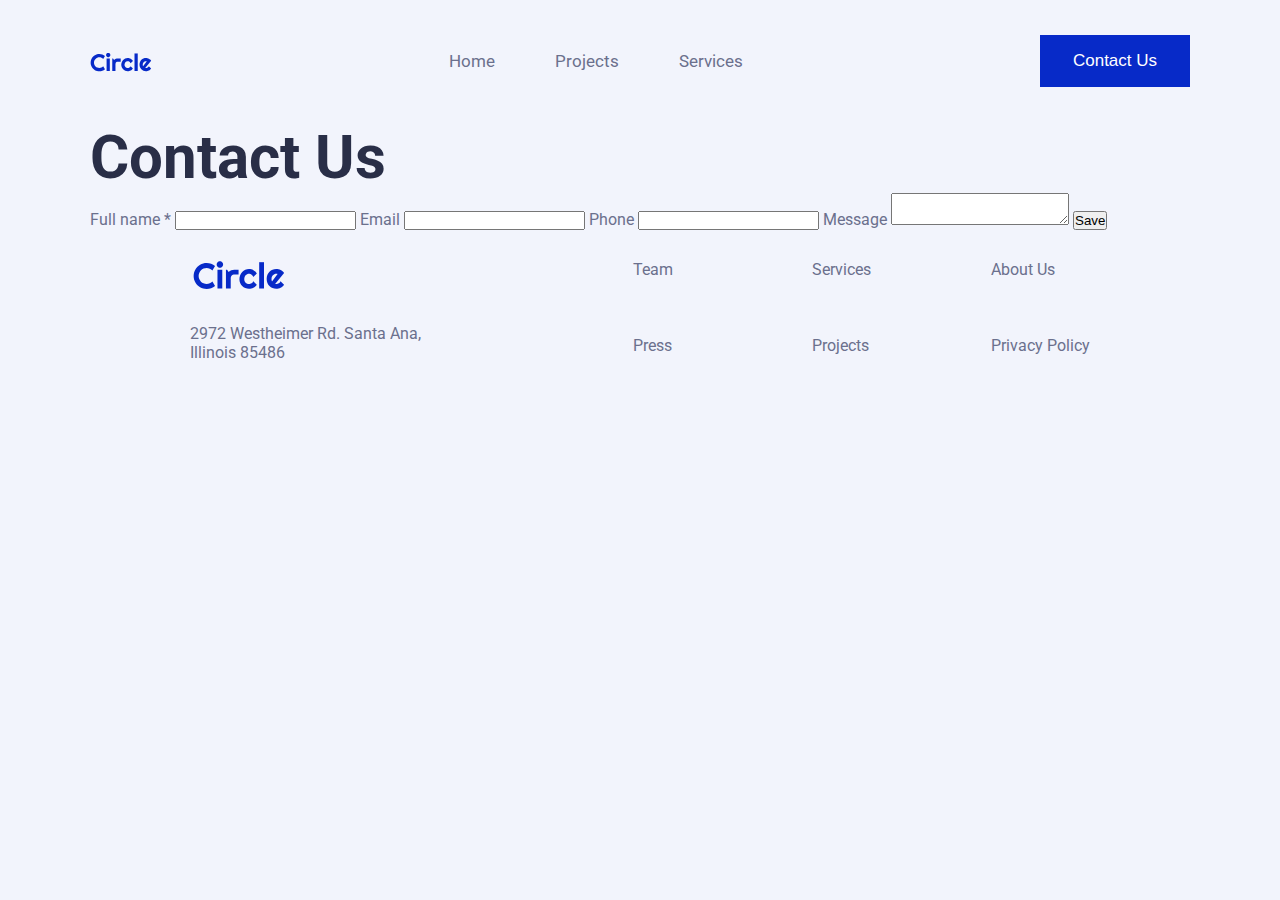
==== contact-us-page/contact.html @ 9b3dea95 "new project page" ====
<!DOCTYPE html>
<html lang="en">
    <head>
        <meta charset="utf-8" />
        <meta name="viewport" content="width=device-width" />
        <link rel="stylesheet" href="/contact-us-page/contact.css" />
        <title>Circle</title>
    </head>
    <body>
        <header class="section">
            <div class="nav-bar content">
                <a href="/index.html"><img alt="circle logo" src="/img/logos/circle.svg"> </a>
                <ul>
                    <li><a href="/index.html">Home</a></li>
                    <li><a href="">Projects</a></li>
                    <li><a href="">Services</a></li>
                </ul>
                <button class="contact-us-button">Contact Us</button>
            </div>
        </header>

        <section class="section">
            <div class="content">
                <h1>Contact Us</h1>
                <form>
                    <label for="name" placeholder="Enter your full name">Full name *</label>
                    <input id="name" type="text" />
                    <label for="email" placeholder="Enter your email address">Email</label>
                    <input id="email" type="email" />
                    <label for="phone" placeholder="Enter your phone number">Phone</label>
                    <input id="phone" type="tel" />
                    <label for="message" placeholder="Write your message here ....">Message</label>
                    <textarea id="message"></textarea>
                    <button type="submit">Save</button>
                </form>
            </div>
        </section>

        <footer class="section">
            <div class="conten footer">
                <div class="circle-direction">
                    <a href="/index.html"><img alt="circle-logo" src="/img/logos/circle.svg"> </a>
                    <p>2972 Westheimer Rd. Santa Ana, Illinois 85486</p>
                </div>
                <ul>
                    <li><a href="">Team</a></li>
                    <li><a href="">Services</a></li>
                    <li><a href="">About Us</a></li>
                    <li><a href="">Press</a></li>
                    <li><a href="">Projects</a></li>
                    <li><a href="">Privacy Policy</a></li>
                </ul>
            </div>
        </footer>

    </body>
</html>
---- contact-us-page/contact.css ----
@import url('https://fonts.googleapis.com/css2?family=Roboto:ital,wght@0,100;0,300;0,400;0,500;0,700;0,900;1,100;1,300;1,400;1,500;1,700;1,900&display=swap');

* {
    margin: 0;
    padding: 0;
    box-sizing: border-box;
}

body {
    background-color: #F2F4FC;
    font-family: 'Roboto';
    color: #6B708D;
}

h1 {
    font-size: 60px;
    color: #292E47;
    font-weight: bold;
}

.section {
    padding: 0 20px;
}

.content {
    max-width: 1100px;
    margin: 0 auto;
}

.nav-bar {
    height: 122px;
    display: flex;
    justify-content: space-between;
    align-items: center;
}

.nav-bar a {
    height: 18px;
}

.nav-bar ul {
    display: flex;
    font-size: 17px;
    list-style-type: none;
}

.nav-bar ul li {
    margin: 0 30px;
}

.nav-bar ul a {
    text-decoration: none;
    color: #6B708D; 
}

/* falta hoover en azul 072AC8 */

.contact-us-button {
    width: 150px;
    height: 52px;
    background-color: #072AC8;
    color: #FFFFFF;
    font-size: 17px;
    line-height: 130%;
    font-weight: 500;
    border: none;
}

.footer {
    display: flex;
    justify-content: space-between;
    margin: 30px 170px 100px 170px; 
}

.circle-direction {
    display: flex;
    justify-content: flex-start;
    flex-direction: column;
}

.circle-direction img {
    width: 98.38px;
    height: 30px;
    margin-bottom: 30px;
}

.circle-direction p {
    width: 250px;
}

.footer ul {
    display: grid;
    grid-template-columns: 2fr 2fr 2fr;
    grid-column-gap: 80px;
    grid-row-gap: 50px;

}

.footer ul li {
    list-style: none;
}

.footer ul a {
    text-decoration: none;
    color: #6B708D;
}


@media (max-width: 1025px) {
    h1 {
        font-size: 40px;
    }

    .footer {
        margin: 30px 60px 100px 60px; 
    }

    .circle-direction img {
        width: 80px;
        height: 25px;
        margin-bottom: 10px;
    }

    .circle-direction p {
        width: 170px;
    }

    .footer ul {
        grid-column-gap: 30px;
        grid-row-gap: 50px;
    }

}

@media (max-width: 769px) {
    
    h1 {
        font-size: 40px;
        text-align: center;
    }

    .nav-bar {
        height: 80px;
    }

    .nav-bar .contact-us-button {
        display: none;
    }

    .nav-bar img {
        width: 70px;
    }

    .nav-bar ul {
        display: none;
    }

    .footer {
        margin: 10px 20px 100px 20px; 
    }

    .circle-direction p {
        width: 120px;
        font-size: 14px;
    }

    .circle-direction img {
        width: 60px;
    }

    .footer ul {
        display: grid;
        grid-template-columns: 3fr 3fr;
        grid-column-gap: 0px;
        grid-row-gap: 10px;
    
    }
}


@media (max-width: 480px) {
    .contact-us-button {
        width: 120px;
        font-size: 16px;
    }

    .footer {
        display: flex;
        justify-content: center;
        align-items: center;
        flex-direction: column;
    }

    .circle-direction {
        display: flex;
        justify-content: center;
        align-items: center;
        margin-bottom: 30px;
    }

    .circle-direction p {
        width: 200px;
        font-size: 14px;
        text-align: center;
        margin-bottom: 20px;
    }

    .circle-direction img {
        width: 100px;
        margin-bottom: 20px;
    }

}
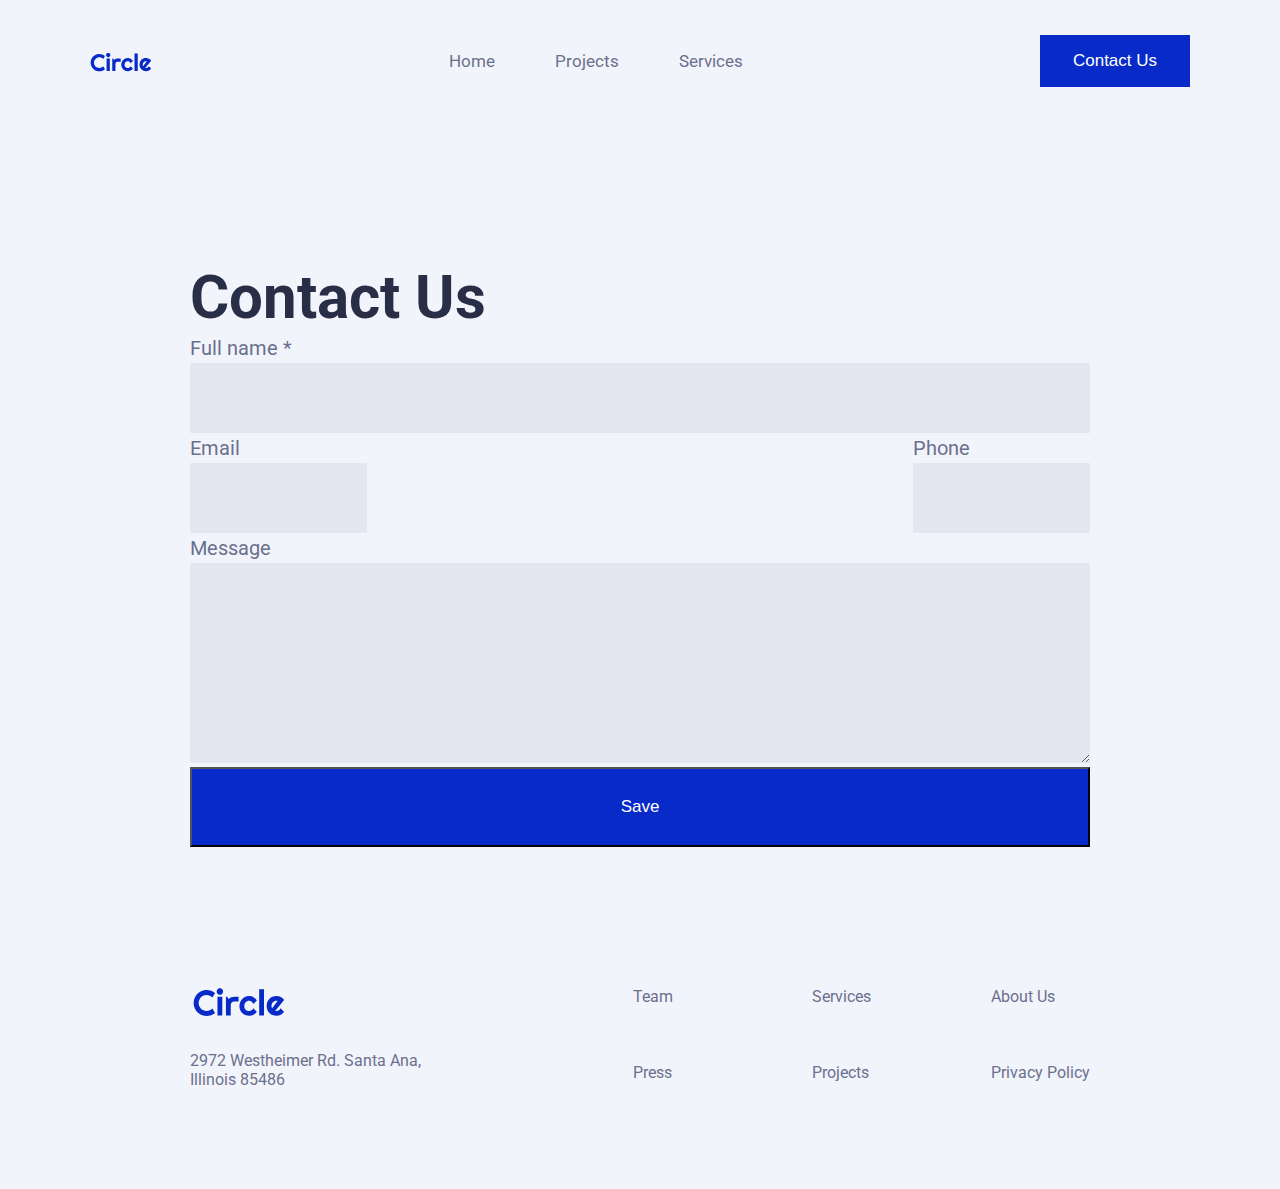
==== commit e84bddfe: "changes contact page" ====
--- a/contact-us-page/contact.html
+++ b/contact-us-page/contact.html
@@ -20,18 +20,28 @@
         </header>
 
         <section class="section">
-            <div class="content">
+            <div class="content contact-us-section">
                 <h1>Contact Us</h1>
-                <form>
-                    <label for="name" placeholder="Enter your full name">Full name *</label>
-                    <input id="name" type="text" />
-                    <label for="email" placeholder="Enter your email address">Email</label>
-                    <input id="email" type="email" />
-                    <label for="phone" placeholder="Enter your phone number">Phone</label>
-                    <input id="phone" type="tel" />
-                    <label for="message" placeholder="Write your message here ....">Message</label>
-                    <textarea id="message"></textarea>
-                    <button type="submit">Save</button>
+                <form class="contact-us-form">
+                    <div>
+                        <label for="name" placeholder="Enter your full name">Full name *</label>
+                        <input id="name" type="text" />
+                    </div>
+                    <div class="email-phone-section">
+                        <div>                        
+                            <label for="email" placeholder="Enter your email address">Email</label>
+                            <input id="email" type="email" />
+                        </div>
+                        <div>
+                            <label for="phone" placeholder="Enter your phone number">Phone</label>
+                            <input id="phone" type="tel" />
+                        </div>
+                    </div>
+                    <div>
+                        <label for="message" placeholder="Write your message here ....">Message</label>
+                        <textarea id="message"></textarea>
+                    </div>
+                    <button type="submit" class="submit-button">Save</button>
                 </form>
             </div>
         </section>
--- a/contact-us-page/contact.css
+++ b/contact-us-page/contact.css
@@ -64,6 +64,79 @@
     line-height: 130%;
     font-weight: 500;
     border: none;
+}
+
+.contact-us-button a {
+    text-decoration: none;
+    color: #FFFFFF;
+}
+
+.contact-us-section {
+    margin: 140px 170px;
+    display: flex;
+    flex-direction: column;
+}
+
+.contact-us-form label {
+    font-weight: 400;
+    font-size: 20px;
+    line-height: 150%;
+    color: #6B708D;
+}
+
+.contact-us-form div input::placeholder {
+    font-weight: 400;
+    font-size: 17px;
+    line-height: 150%;
+    color: #6B708D;
+}
+
+#name {
+    width: 100%;
+    height: 70px;
+    background-color: rgba(107, 112, 141, 0.1);
+    border: none;
+}
+
+#email {
+    height: 70px;
+    background-color: rgba(107, 112, 141, 0.1);
+    border: none;
+    display: flex;
+    flex-direction: column;
+}
+
+#phone {
+    height: 70px;
+    background-color: rgba(107, 112, 141, 0.1);
+    border: none;
+    display: flex;
+    flex-direction: column;
+}
+
+.email-phone-section {
+    display: flex;
+    justify-content: space-between;
+}
+
+#message {
+    height: 200px;
+    background-color: rgba(107, 112, 141, 0.1);
+    border: none;
+    width: 100%;
+}
+
+.submit-button {
+    width: 100%;
+    height: 80px;
+    left: 0px;
+    top: 580px;
+    background: #072AC8;
+    font-weight: 500;
+    font-size: 17px;
+    line-height: 130%;
+    text-align: center;
+    color: #FFFFFF;
 }
 
 .footer {
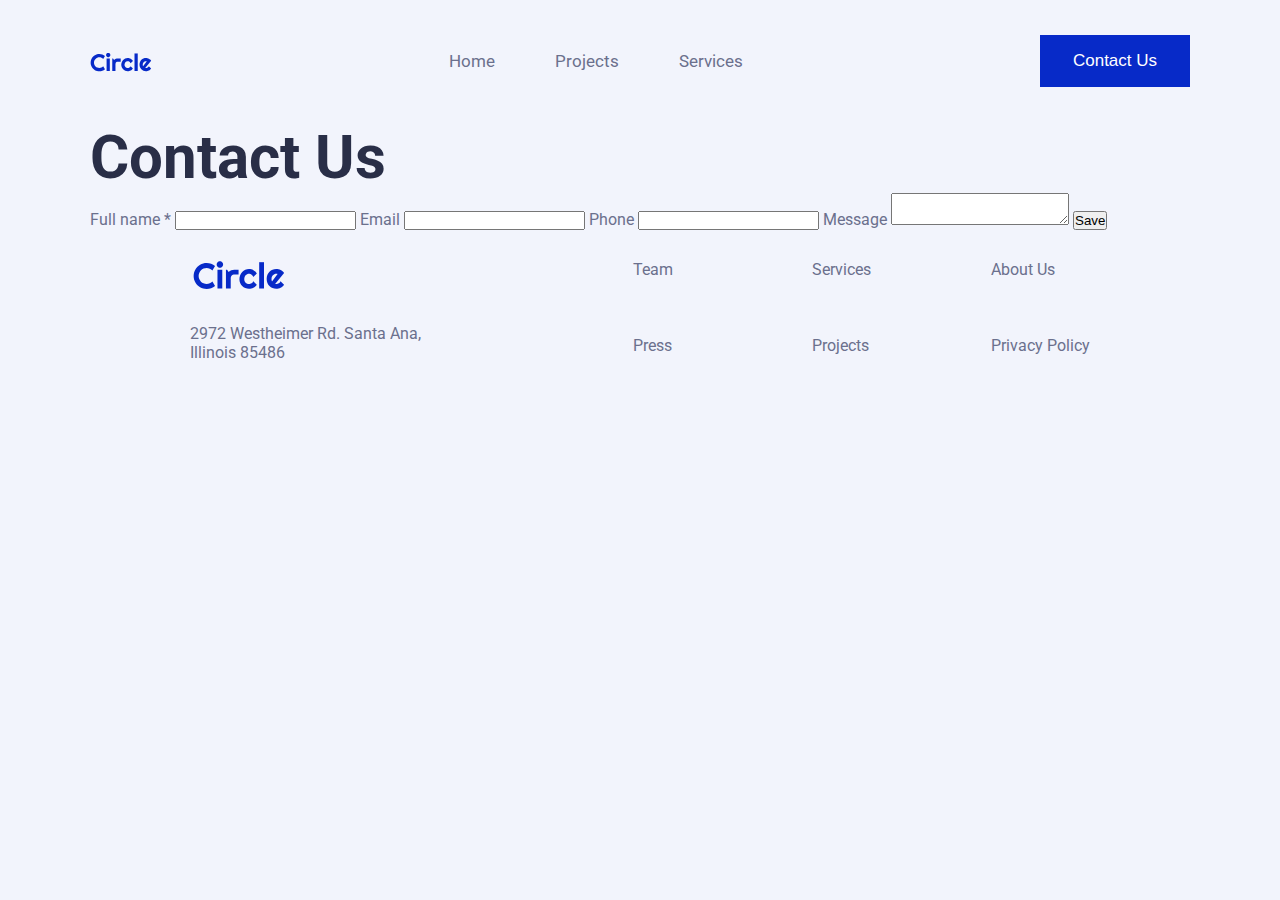
==== commit 902e3612: "Merge pull request #3 from Ksenialit/projects" ====
--- a/contact-us-page/contact.html
+++ b/contact-us-page/contact.html
@@ -20,28 +20,18 @@
         </header>
 
         <section class="section">
-            <div class="content contact-us-section">
+            <div class="content">
                 <h1>Contact Us</h1>
-                <form class="contact-us-form">
-                    <div>
-                        <label for="name" placeholder="Enter your full name">Full name *</label>
-                        <input id="name" type="text" />
-                    </div>
-                    <div class="email-phone-section">
-                        <div>                        
-                            <label for="email" placeholder="Enter your email address">Email</label>
-                            <input id="email" type="email" />
-                        </div>
-                        <div>
-                            <label for="phone" placeholder="Enter your phone number">Phone</label>
-                            <input id="phone" type="tel" />
-                        </div>
-                    </div>
-                    <div>
-                        <label for="message" placeholder="Write your message here ....">Message</label>
-                        <textarea id="message"></textarea>
-                    </div>
-                    <button type="submit" class="submit-button">Save</button>
+                <form>
+                    <label for="name" placeholder="Enter your full name">Full name *</label>
+                    <input id="name" type="text" />
+                    <label for="email" placeholder="Enter your email address">Email</label>
+                    <input id="email" type="email" />
+                    <label for="phone" placeholder="Enter your phone number">Phone</label>
+                    <input id="phone" type="tel" />
+                    <label for="message" placeholder="Write your message here ....">Message</label>
+                    <textarea id="message"></textarea>
+                    <button type="submit">Save</button>
                 </form>
             </div>
         </section>
--- a/contact-us-page/contact.css
+++ b/contact-us-page/contact.css
@@ -66,79 +66,6 @@
     border: none;
 }
 
-.contact-us-button a {
-    text-decoration: none;
-    color: #FFFFFF;
-}
-
-.contact-us-section {
-    margin: 140px 170px;
-    display: flex;
-    flex-direction: column;
-}
-
-.contact-us-form label {
-    font-weight: 400;
-    font-size: 20px;
-    line-height: 150%;
-    color: #6B708D;
-}
-
-.contact-us-form div input::placeholder {
-    font-weight: 400;
-    font-size: 17px;
-    line-height: 150%;
-    color: #6B708D;
-}
-
-#name {
-    width: 100%;
-    height: 70px;
-    background-color: rgba(107, 112, 141, 0.1);
-    border: none;
-}
-
-#email {
-    height: 70px;
-    background-color: rgba(107, 112, 141, 0.1);
-    border: none;
-    display: flex;
-    flex-direction: column;
-}
-
-#phone {
-    height: 70px;
-    background-color: rgba(107, 112, 141, 0.1);
-    border: none;
-    display: flex;
-    flex-direction: column;
-}
-
-.email-phone-section {
-    display: flex;
-    justify-content: space-between;
-}
-
-#message {
-    height: 200px;
-    background-color: rgba(107, 112, 141, 0.1);
-    border: none;
-    width: 100%;
-}
-
-.submit-button {
-    width: 100%;
-    height: 80px;
-    left: 0px;
-    top: 580px;
-    background: #072AC8;
-    font-weight: 500;
-    font-size: 17px;
-    line-height: 130%;
-    text-align: center;
-    color: #FFFFFF;
-}
-
 .footer {
     display: flex;
     justify-content: space-between;
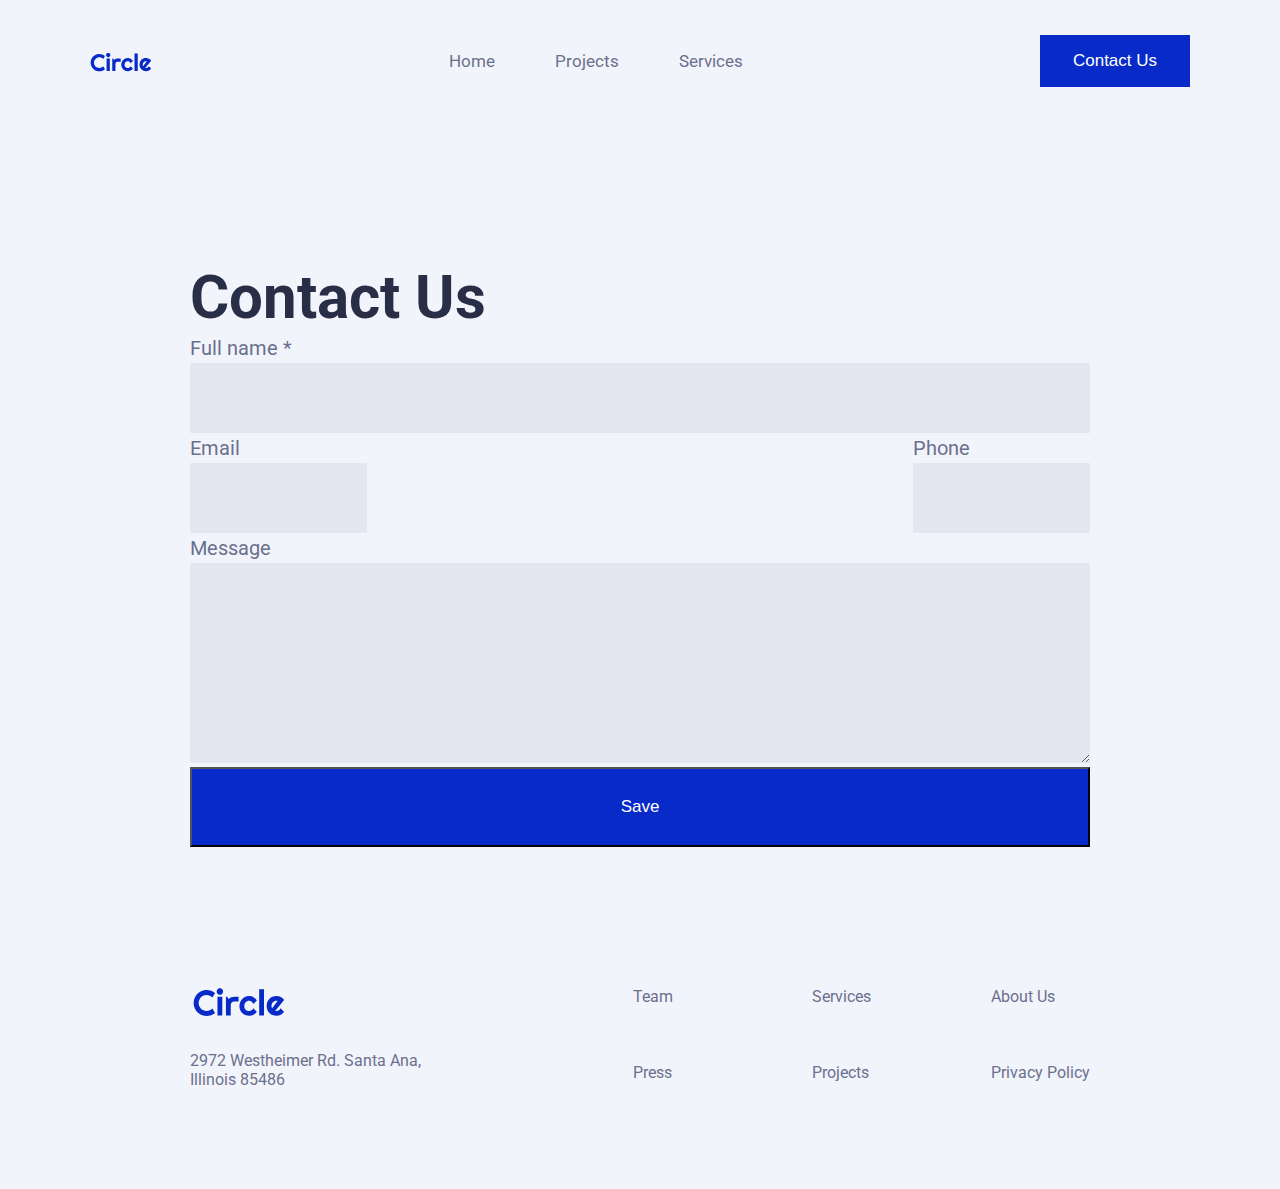
==== commit e2d6fc51: "Merge pull request #5 from Ksenialit/projects" ====
--- a/contact-us-page/contact.html
+++ b/contact-us-page/contact.html
@@ -20,18 +20,28 @@
         </header>
 
         <section class="section">
-            <div class="content">
+            <div class="content contact-us-section">
                 <h1>Contact Us</h1>
-                <form>
-                    <label for="name" placeholder="Enter your full name">Full name *</label>
-                    <input id="name" type="text" />
-                    <label for="email" placeholder="Enter your email address">Email</label>
-                    <input id="email" type="email" />
-                    <label for="phone" placeholder="Enter your phone number">Phone</label>
-                    <input id="phone" type="tel" />
-                    <label for="message" placeholder="Write your message here ....">Message</label>
-                    <textarea id="message"></textarea>
-                    <button type="submit">Save</button>
+                <form class="contact-us-form">
+                    <div>
+                        <label for="name" placeholder="Enter your full name">Full name *</label>
+                        <input id="name" type="text" />
+                    </div>
+                    <div class="email-phone-section">
+                        <div>                        
+                            <label for="email" placeholder="Enter your email address">Email</label>
+                            <input id="email" type="email" />
+                        </div>
+                        <div>
+                            <label for="phone" placeholder="Enter your phone number">Phone</label>
+                            <input id="phone" type="tel" />
+                        </div>
+                    </div>
+                    <div>
+                        <label for="message" placeholder="Write your message here ....">Message</label>
+                        <textarea id="message"></textarea>
+                    </div>
+                    <button type="submit" class="submit-button">Save</button>
                 </form>
             </div>
         </section>
--- a/contact-us-page/contact.css
+++ b/contact-us-page/contact.css
@@ -64,6 +64,79 @@
     line-height: 130%;
     font-weight: 500;
     border: none;
+}
+
+.contact-us-button a {
+    text-decoration: none;
+    color: #FFFFFF;
+}
+
+.contact-us-section {
+    margin: 140px 170px;
+    display: flex;
+    flex-direction: column;
+}
+
+.contact-us-form label {
+    font-weight: 400;
+    font-size: 20px;
+    line-height: 150%;
+    color: #6B708D;
+}
+
+.contact-us-form div input::placeholder {
+    font-weight: 400;
+    font-size: 17px;
+    line-height: 150%;
+    color: #6B708D;
+}
+
+#name {
+    width: 100%;
+    height: 70px;
+    background-color: rgba(107, 112, 141, 0.1);
+    border: none;
+}
+
+#email {
+    height: 70px;
+    background-color: rgba(107, 112, 141, 0.1);
+    border: none;
+    display: flex;
+    flex-direction: column;
+}
+
+#phone {
+    height: 70px;
+    background-color: rgba(107, 112, 141, 0.1);
+    border: none;
+    display: flex;
+    flex-direction: column;
+}
+
+.email-phone-section {
+    display: flex;
+    justify-content: space-between;
+}
+
+#message {
+    height: 200px;
+    background-color: rgba(107, 112, 141, 0.1);
+    border: none;
+    width: 100%;
+}
+
+.submit-button {
+    width: 100%;
+    height: 80px;
+    left: 0px;
+    top: 580px;
+    background: #072AC8;
+    font-weight: 500;
+    font-size: 17px;
+    line-height: 130%;
+    text-align: center;
+    color: #FFFFFF;
 }
 
 .footer {
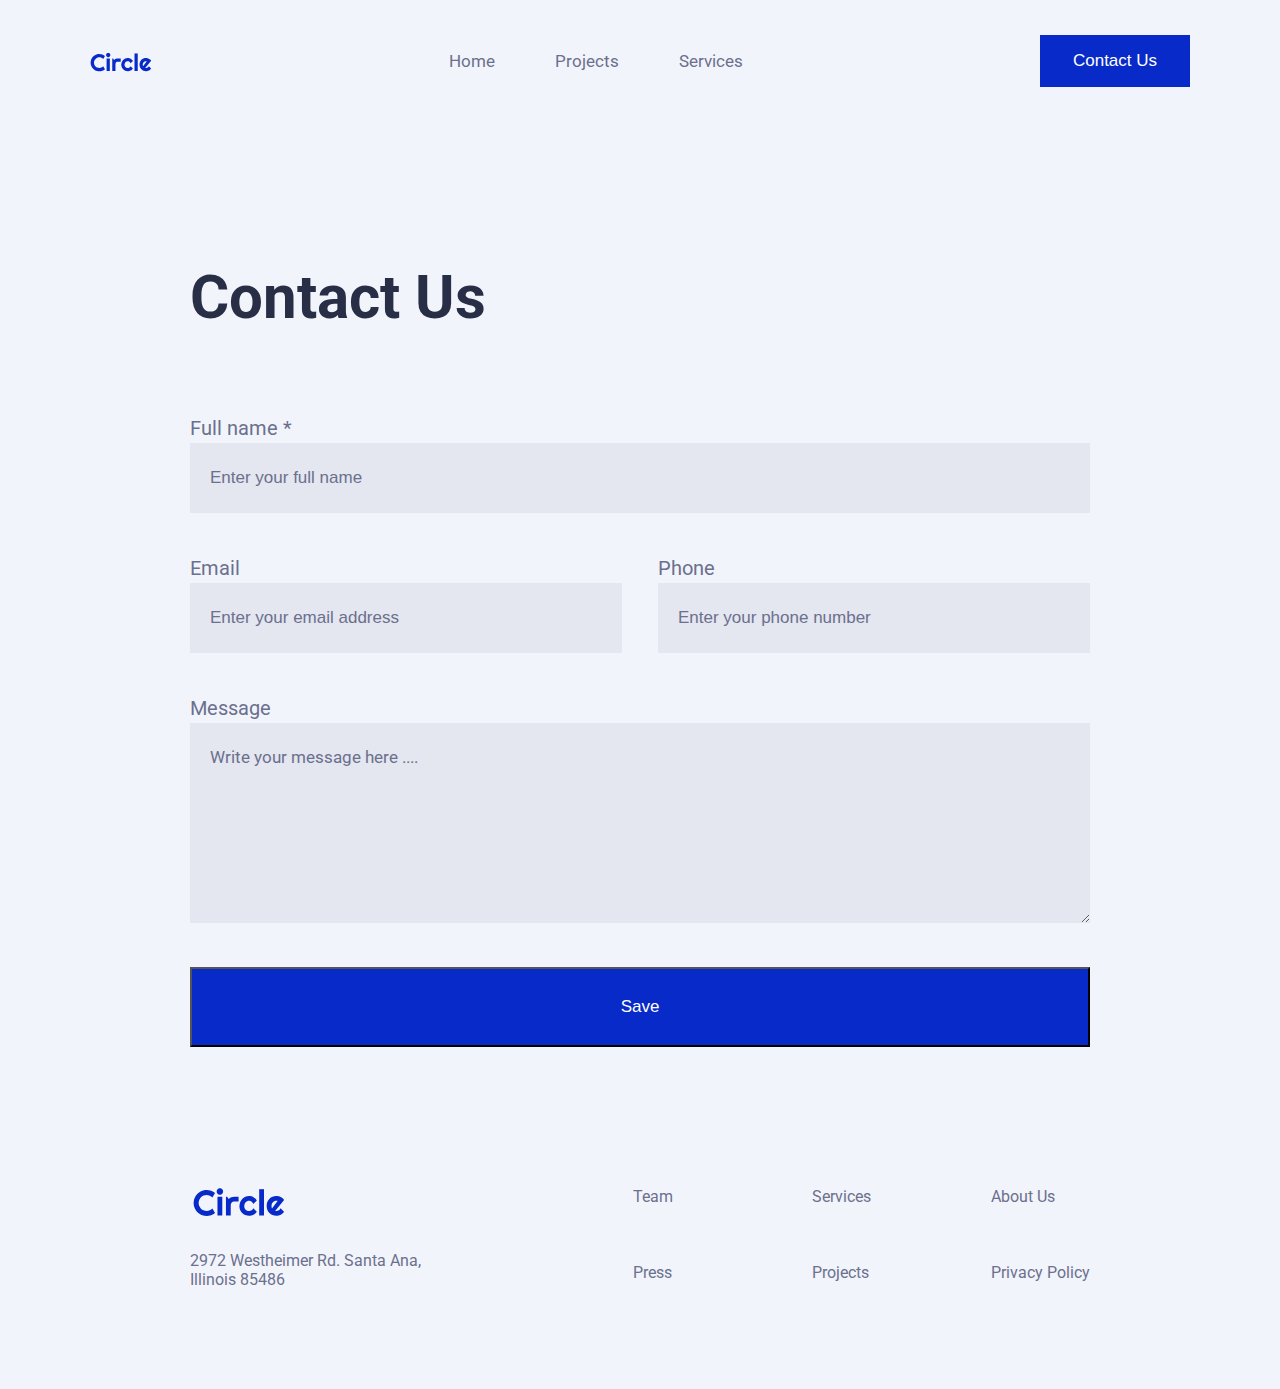
==== commit e9e204f5: "nav bar" ====
--- a/contact-us-page/contact.html
+++ b/contact-us-page/contact.html
@@ -10,12 +10,16 @@
         <header class="section">
             <div class="nav-bar content">
                 <a href="/index.html"><img alt="circle logo" src="/img/logos/circle.svg"> </a>
-                <ul>
-                    <li><a href="/index.html">Home</a></li>
-                    <li><a href="">Projects</a></li>
-                    <li><a href="">Services</a></li>
-                </ul>
-                <button class="contact-us-button">Contact Us</button>
+                <button class="button-open" id="open"><img src="/img/Hamburger_icon.svg.png"></button>
+                <div class="nav" id="nav">
+                    <button class="button-close" id="close"><img src="/img/menu-icon-white-png-5.jpg"></button>
+                    <ul>
+                        <li><a href="/index.html">Home</a></li>
+                        <li><a href="">Projects</a></li>
+                        <li><a href="">Services</a></li>
+                    </ul>
+                </div>
+                <button class="contact-us-button"><a href="/contact-us-page/contact.html">Contact Us</a></button>
             </div>
         </header>
 
@@ -24,22 +28,22 @@
                 <h1>Contact Us</h1>
                 <form class="contact-us-form">
                     <div>
-                        <label for="name" placeholder="Enter your full name">Full name *</label>
-                        <input id="name" type="text" />
+                        <label for="name">Full name *</label>
+                        <input id="name" type="text"  placeholder="Enter your full name" />
                     </div>
                     <div class="email-phone-section">
                         <div>                        
-                            <label for="email" placeholder="Enter your email address">Email</label>
-                            <input id="email" type="email" />
+                            <label for="email">Email</label>
+                            <input id="email" type="email" placeholder="Enter your email address" />
                         </div>
                         <div>
-                            <label for="phone" placeholder="Enter your phone number">Phone</label>
-                            <input id="phone" type="tel" />
+                            <label for="phone">Phone</label>
+                            <input id="phone" type="tel" placeholder="Enter your phone number"/>
                         </div>
                     </div>
                     <div>
-                        <label for="message" placeholder="Write your message here ....">Message</label>
-                        <textarea id="message"></textarea>
+                        <label for="message">Message</label>
+                        <textarea id="message" placeholder="Write your message here ...."></textarea>
                     </div>
                     <button type="submit" class="submit-button">Save</button>
                 </form>
@@ -63,5 +67,6 @@
             </div>
         </footer>
 
+        <script src="/contact-us-page/contact.js"></script>
     </body>
 </html>
--- a/contact-us-page/contact.css
+++ b/contact-us-page/contact.css
@@ -16,6 +16,7 @@
     font-size: 60px;
     color: #292E47;
     font-weight: bold;
+    margin-bottom: 80px;
 }
 
 .section {
@@ -51,6 +52,11 @@
 .nav-bar ul a {
     text-decoration: none;
     color: #6B708D; 
+}
+
+.button-open,
+.button-close {
+    display: none;
 }
 
 /* falta hoover en azul 072AC8 */
@@ -84,11 +90,24 @@
     color: #6B708D;
 }
 
-.contact-us-form div input::placeholder {
+.contact-us-form input::placeholder,
+.contact-us-form textarea::placeholder {
     font-weight: 400;
     font-size: 17px;
     line-height: 150%;
-    color: #6B708D;
+    color: #6B708D;    
+}
+
+.contact-us-form input,
+.contact-us-form textarea {
+    margin-bottom: 40px;
+    padding-left: 20px;
+}
+
+.contact-us-form textarea {
+    padding-top: 22px;
+    font-family: 'Roboto';
+    font-style: normal;
 }
 
 #name {
@@ -98,25 +117,22 @@
     border: none;
 }
 
-#email {
-    height: 70px;
-    background-color: rgba(107, 112, 141, 0.1);
-    border: none;
-    display: flex;
-    flex-direction: column;
-}
-
+#email,
 #phone {
     height: 70px;
     background-color: rgba(107, 112, 141, 0.1);
     border: none;
+}
+
+.email-phone-section {
+    display: flex;
+    justify-content: space-between;
+}
+
+.email-phone-section div {
     display: flex;
     flex-direction: column;
-}
-
-.email-phone-section {
-    display: flex;
-    justify-content: space-between;
+    width: 48%;
 }
 
 #message {
@@ -184,6 +200,14 @@
         font-size: 40px;
     }
 
+    .email-phone-section {
+        flex-direction: column;
+    }
+
+    .email-phone-section div {
+        width: 100%;
+    }
+
     .footer {
         margin: 30px 60px 100px 60px; 
     }
@@ -224,8 +248,59 @@
         width: 70px;
     }
 
-    .nav-bar ul {
-        display: none;
+   /* estilo nav bar para max 769 */
+   .nav {
+    opacity: 0;
+    visibility: hidden;
+    display: flex;
+    flex-direction: column;
+    position: absolute;
+    align-items: end;
+    gap: 1rem;
+    top: 0;
+    right: 0;
+    bottom: 0;
+    background-color: #292E47;
+    padding: 2rem;
+    box-shadow: 0 0 0 100vmax rgb(0, 0, 0, .5);
+    }
+
+    .button-open,
+    .button-close {
+        display: block;
+        border: 0;
+        background-color: transparent;
+        cursor: pointer
+    }
+
+    .button-open img,
+    .button-close img {
+    width: 30px;
+    }
+
+    .visible-nav {
+        opacity: 1;
+        visibility: visible;
+    }
+
+    .nav ul {
+        flex-direction: column;
+        align-items: end;
+    }
+
+    .nav ul li {
+        margin: 0;
+        padding-top: 10px;
+    }
+
+    .nav ul a {
+        color: #FFFFFF;
+    }
+
+    .contact-us-section {
+        margin: 40px;
+        padding-bottom: 100px;
+        
     }
 
     .footer {
@@ -252,6 +327,15 @@
 
 
 @media (max-width: 480px) {
+    h1 {
+        font-size: 40px;
+        margin-bottom: 60px;
+    }
+    .contact-us-section {
+        margin: 20px;
+        padding-top: 40px;
+        
+    }
     .contact-us-button {
         width: 120px;
         font-size: 16px;
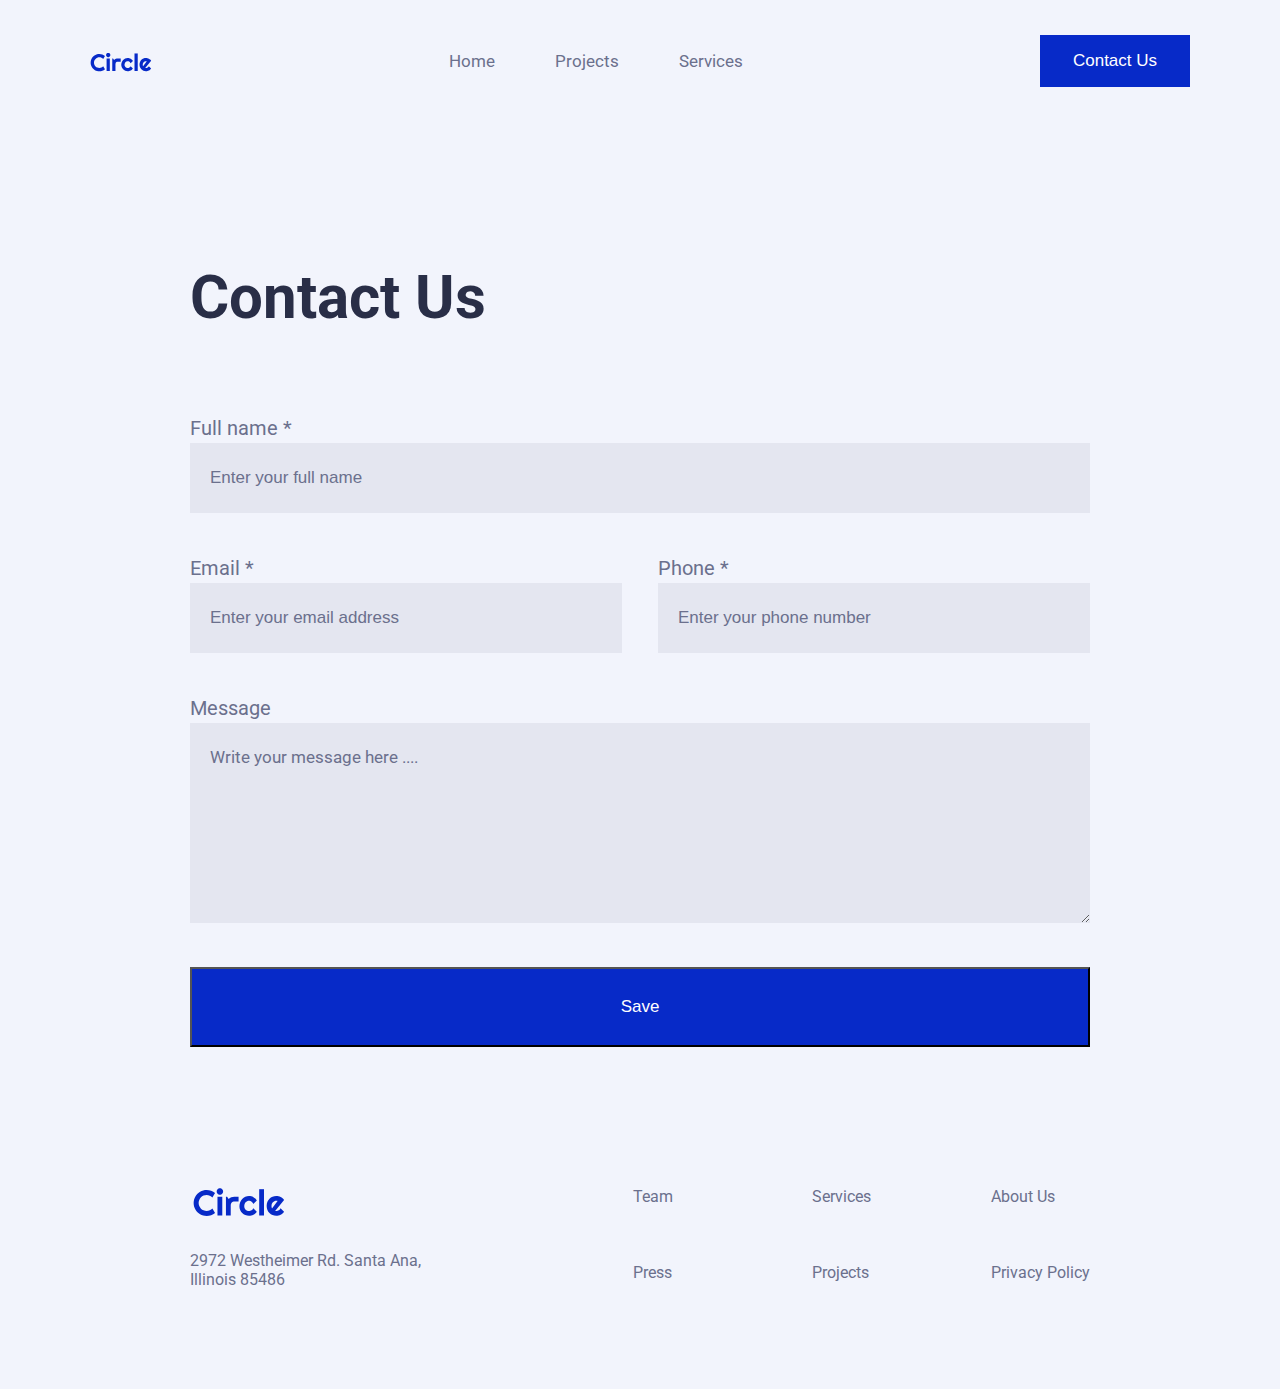
==== commit fddb676a: "contact page validation" ====
--- a/contact-us-page/contact.html
+++ b/contact-us-page/contact.html
@@ -29,21 +29,21 @@
                 <form class="contact-us-form">
                     <div>
                         <label for="name">Full name *</label>
-                        <input id="name" type="text"  placeholder="Enter your full name" />
+                        <input name="name" id="name" type="text"  placeholder="Enter your full name"  />
                     </div>
                     <div class="email-phone-section">
                         <div>                        
-                            <label for="email">Email</label>
-                            <input id="email" type="email" placeholder="Enter your email address" />
+                            <label for="email">Email *</label>
+                            <input name="email" id="email" type="email" placeholder="Enter your email address" />
                         </div>
                         <div>
-                            <label for="phone">Phone</label>
-                            <input id="phone" type="tel" placeholder="Enter your phone number"/>
+                            <label for="phone">Phone *</label>
+                            <input name="phone" id="phone" type="tel" placeholder="Enter your phone number"/>
                         </div>
                     </div>
                     <div>
                         <label for="message">Message</label>
-                        <textarea id="message" placeholder="Write your message here ...."></textarea>
+                        <textarea name="message" id="message" placeholder="Write your message here ...."></textarea>
                     </div>
                     <button type="submit" class="submit-button">Save</button>
                 </form>
--- a/contact-us-page/contact.css
+++ b/contact-us-page/contact.css
@@ -155,6 +155,13 @@
     color: #FFFFFF;
 }
 
+.thank-you-message {
+    display: flex;
+    justify-content: center;
+    align-items: center;
+    font-size: 32px;
+}
+
 .footer {
     display: flex;
     justify-content: space-between;
